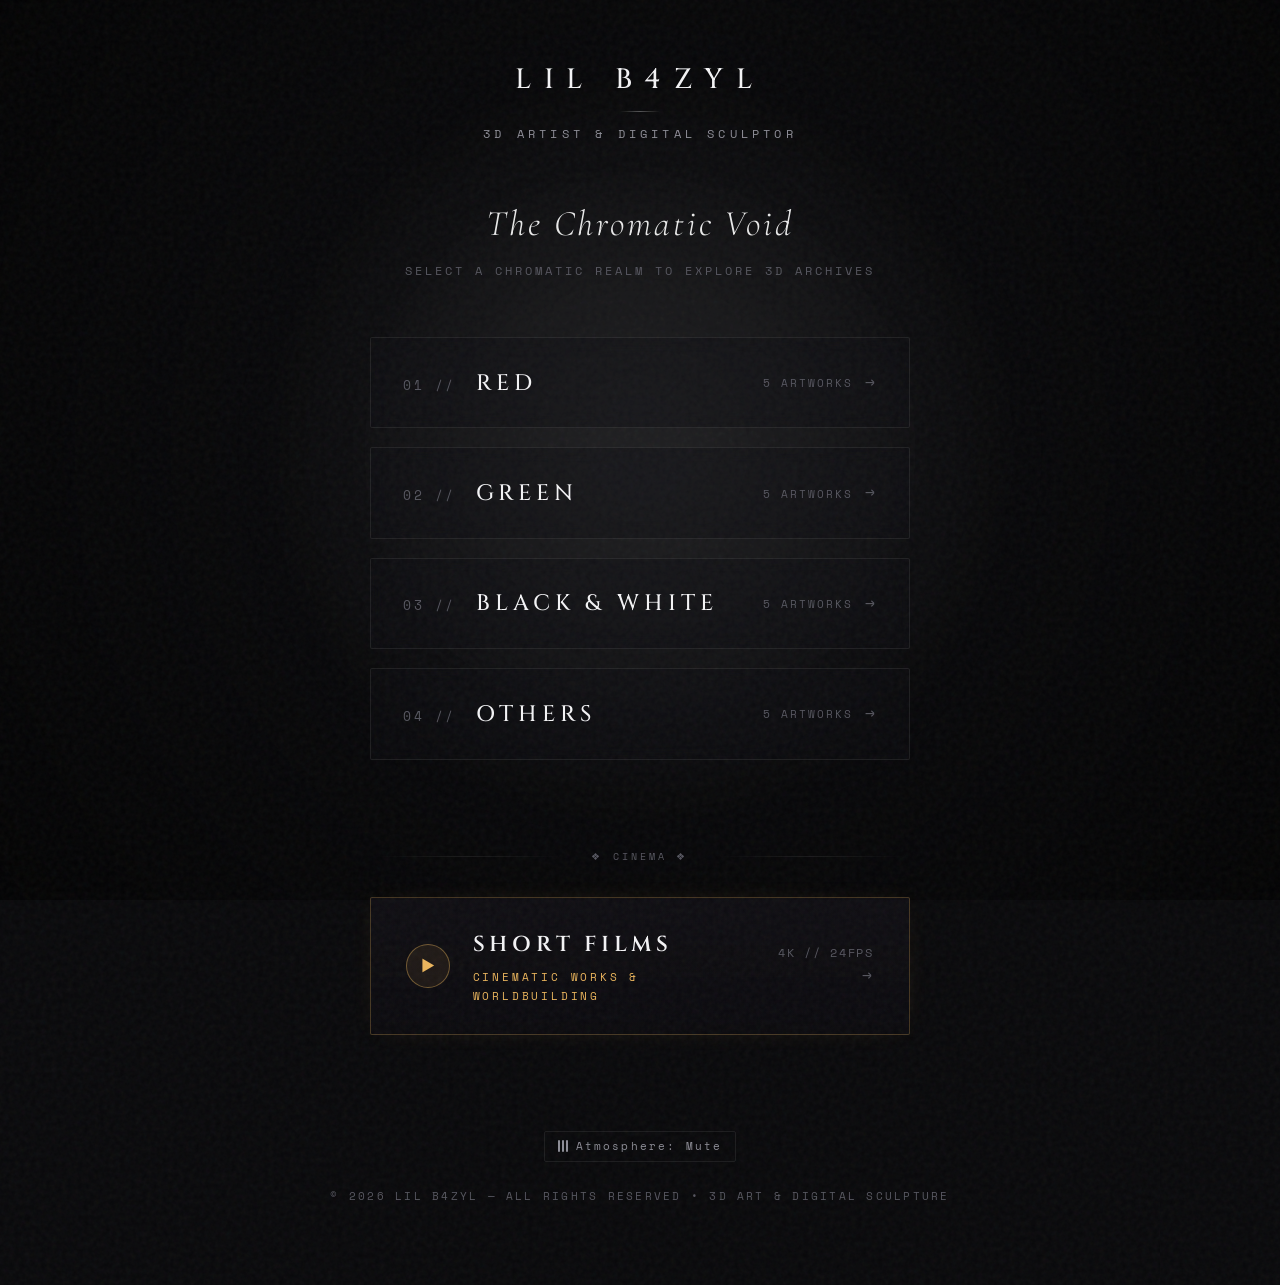
==== index.html @ cad03c57 "Add ethereal avant-garde portfolio template for 3D artist" ====
<!DOCTYPE html>
<html lang="en">
<head>
  <meta charset="UTF-8">
  <meta name="viewport" content="width=device-width, initial-scale=1.0">
  <meta name="description" content="Portfolio of avant-garde 3D artist and digital sculptor. Ethereal, surrealistic, dreamlike artworks categorized by chromatic realms and cinematic short films.">
  <title>LIL B4ZYL — 3D Artist &amp; Digital Sculptor</title>

  <!-- Main Stylesheet -->
  <link rel="stylesheet" href="style.css">
</head>
<body data-theme="default">

  <!-- Atmospheric Background & Film Grain Noise Filter -->
  <div class="ambient-aura" aria-hidden="true"></div>
  <div class="vignette-overlay" aria-hidden="true"></div>
  <div class="noise-overlay" aria-hidden="true"></div>

  <!-- Centered Site Wrapper -->
  <div class="site-wrapper">

    <!-- Centered Header -->
    <header class="site-header">
      <a href="index.html" class="artist-monogram">Lil B4zyl</a>
      <p class="artist-tagline">3D Artist &amp; Digital Sculptor</p>
    </header>

    <!-- Main Central Portal -->
    <main class="portal-container">
      
      <div class="portal-intro">
        <h1 class="portal-title">The Chromatic Void</h1>
        <p class="portal-subtitle">Select a chromatic realm to explore 3D archives</p>
      </div>

      <!-- The Four Central Color Categories -->
      <nav class="category-menu" aria-label="Artwork Categories">

        <!-- 01 : RED -->
        <a href="red.html" class="category-menu-item item-red" data-theme="red">
          <div class="menu-item-left">
            <span class="menu-item-index">01 //</span>
            <span class="menu-item-title">Red</span>
          </div>
          <div class="menu-item-right">
            <span>5 Artworks</span>
            <span class="menu-item-arrow" aria-hidden="true">→</span>
          </div>
        </a>

        <!-- 02 : GREEN -->
        <a href="green.html" class="category-menu-item item-green" data-theme="green">
          <div class="menu-item-left">
            <span class="menu-item-index">02 //</span>
            <span class="menu-item-title">Green</span>
          </div>
          <div class="menu-item-right">
            <span>5 Artworks</span>
            <span class="menu-item-arrow" aria-hidden="true">→</span>
          </div>
        </a>

        <!-- 03 : BLACK AND WHITE -->
        <a href="black-and-white.html" class="category-menu-item item-bw" data-theme="bw">
          <div class="menu-item-left">
            <span class="menu-item-index">03 //</span>
            <span class="menu-item-title">Black &amp; White</span>
          </div>
          <div class="menu-item-right">
            <span>5 Artworks</span>
            <span class="menu-item-arrow" aria-hidden="true">→</span>
          </div>
        </a>

        <!-- 04 : OTHERS -->
        <a href="others.html" class="category-menu-item item-others" data-theme="others">
          <div class="menu-item-left">
            <span class="menu-item-index">04 //</span>
            <span class="menu-item-title">Others</span>
          </div>
          <div class="menu-item-right">
            <span>5 Artworks</span>
            <span class="menu-item-arrow" aria-hidden="true">→</span>
          </div>
        </a>

      </nav>

      <!-- Atmospheric Separator -->
      <div class="menu-separator" aria-hidden="true">
        <div class="menu-separator-line"></div>
        <div class="menu-separator-glyph">❖ CINEMA ❖</div>
        <div class="menu-separator-line"></div>
      </div>

      <!-- Sixth Category: Short Films at the Bottom -->
      <section class="bottom-film-section" aria-label="Short Films Category">
        <a href="short-films.html" class="film-menu-card item-film" data-theme="film">
          <div class="film-card-left">
            <div class="film-badge-icon" aria-hidden="true">▶</div>
            <div>
              <span class="film-card-heading">Short Films</span>
              <span class="film-card-subheading">Cinematic Works &amp; Worldbuilding</span>
            </div>
          </div>
          <div class="film-card-specs">
            <span>4K // 24FPS</span>
            <span class="menu-item-arrow" aria-hidden="true" style="margin-left: 0.5rem;">→</span>
          </div>
        </a>
      </section>

    </main>

    <!-- Centered Footer & Atmospheric Controls -->
    <footer class="site-footer">
      <div class="footer-controls">
        <button id="sound-toggle" class="sound-toggle-btn" type="button" aria-pressed="false" title="Toggle ethereal ambient drone">
          <span class="sound-wave-icon" aria-hidden="true">
            <span class="wave-bar"></span>
            <span class="wave-bar"></span>
            <span class="wave-bar"></span>
          </span>
          <span class="sound-btn-text">Atmosphere: Mute</span>
        </button>
      </div>
      <p class="footer-credits">
        &copy; 2026 Lil B4zyl &mdash; All Rights Reserved &bull; 3D Art &amp; Digital Sculpture
      </p>
    </footer>

  </div>

  <!-- Interactive JavaScript -->
  <script src="script.js"></script>
</body>
</html>
---- style.css ----
/* ==========================================================================
   AVANT-GARDE PORTFOLIO DESIGN SYSTEM — 3D ARTIST
   Aesthetic: Ethereal, Dark, Surrealist, Dreamlike, Film Noise, Centered
   ========================================================================== */

/* --------------------------------------------------------------------------
   1. Google Fonts & CSS Custom Properties (Theme Tokens)
   -------------------------------------------------------------------------- */
@import url('https://fonts.googleapis.com/css2?family=Cinzel:wght@400;500;600;700&family=Cormorant+Garamond:ital,wght@0,300;0,400;0,600;1,300;1,400&family=Inter:wght@300;400;500&family=Space+Mono:ital,wght@0,400;0,700;1,400&display=swap');

:root {
  /* Color Void Tokens */
  --bg-deep: #070709;
  --bg-surface: #0e0e12;
  --bg-surface-elevated: rgba(22, 22, 28, 0.7);
  --border-subtle: rgba(255, 255, 255, 0.08);
  --border-focus: rgba(255, 255, 255, 0.25);

  /* Typography */
  --font-display: 'Cinzel', serif;
  --font-serif: 'Cormorant Garamond', Georgia, serif;
  --font-sans: 'Inter', -apple-system, BlinkMacSystemFont, 'Segoe UI', sans-serif;
  --font-mono: 'Space Mono', monospace;

  /* Text Colors */
  --text-primary: #f2f2f4;
  --text-muted: #8b8b94;
  --text-dim: #54545d;

  /* Category Color Signatures */
  --theme-red: #ff334b;
  --theme-red-ambient: rgba(255, 51, 75, 0.18);

  --theme-green: #00f0a8;
  --theme-green-ambient: rgba(0, 240, 168, 0.16);

  --theme-bw: #ffffff;
  --theme-bw-ambient: rgba(255, 255, 255, 0.14);

  --theme-others: #b388ff;
  --theme-others-ambient: rgba(179, 136, 255, 0.18);

  --theme-film: #e9b35a;
  --theme-film-ambient: rgba(233, 179, 90, 0.16);

  /* Active Category Context (Overridden per page / state) */
  --active-color: var(--theme-bw);
  --active-ambient: var(--theme-bw-ambient);

  /* Dimensions & Spacing */
  --max-content-width: 1080px;
  --ease-ethereal: cubic-bezier(0.16, 1, 0.3, 1);
  --transition-slow: 0.6s var(--ease-ethereal);
  --transition-fast: 0.25s ease;
}

/* --------------------------------------------------------------------------
   2. Reset & Global Centered Layout
   -------------------------------------------------------------------------- */
*, *::before, *::after {
  box-sizing: border-box;
  margin: 0;
  padding: 0;
}

html {
  font-size: 16px;
  scroll-behavior: smooth;
  background-color: var(--bg-deep);
  color: var(--text-primary);
  min-height: 100%;
}

body {
  font-family: var(--font-sans);
  background-color: var(--bg-deep);
  color: var(--text-primary);
  line-height: 1.7;
  overflow-x: hidden;
  text-align: center;
  position: relative;
  min-height: 100vh;
  display: flex;
  flex-direction: column;
  align-items: center;
  justify-content: space-between;
  -webkit-font-smoothing: antialiased;
  -moz-osx-font-smoothing: grayscale;
}

a {
  color: inherit;
  text-decoration: none;
  transition: all var(--transition-fast);
}

img {
  max-width: 100%;
  display: block;
}

button {
  font-family: inherit;
  cursor: pointer;
  border: none;
  background: none;
}

/* --------------------------------------------------------------------------
   3. Atmospheric Surreal Background & Film Grain Noise Overlay
   -------------------------------------------------------------------------- */
/* Dynamic Ambient Ethereal Aura */
.ambient-aura {
  position: fixed;
  top: 50%;
  left: 50%;
  width: 70vw;
  height: 70vh;
  max-width: 850px;
  max-height: 850px;
  transform: translate(-50%, -50%);
  background: radial-gradient(circle, var(--active-ambient) 0%, rgba(7, 7, 9, 0) 70%);
  filter: blur(80px);
  pointer-events: none;
  z-index: 0;
  transition: background var(--transition-slow), transform 1.2s ease-out;
  opacity: 0.85;
  will-change: transform, background;
}

/* Animated Procedural Film Grain Noise */
.noise-overlay {
  position: fixed;
  inset: -50%;
  width: 200%;
  height: 200%;
  background-image: url("data:image/svg+xml,%3Csvg viewBox='0 0 400 400' xmlns='http://www.w3.org/2000/svg'%3E%3Cfilter id='noiseFilter'%3E%3CfeTurbulence type='fractalNoise' baseFrequency='0.85' numOctaves='3' stitchTiles='stitch'/%3E%3C/filter%3E%3Crect width='100%25' height='100%25' filter='url(%23noiseFilter)' opacity='0.08'/%3E%3C/svg%3E");
  pointer-events: none;
  z-index: 999;
  mix-blend-mode: screen;
  opacity: 0.65;
  animation: noiseJitter 0.3s steps(3) infinite;
}

@keyframes noiseJitter {
  0% { transform: translate(0, 0); }
  25% { transform: translate(-1%, 1%); }
  50% { transform: translate(1%, -1%); }
  75% { transform: translate(-1%, -1%); }
  100% { transform: translate(1%, 1%); }
}

/* Subtle Vignette */
.vignette-overlay {
  position: fixed;
  inset: 0;
  pointer-events: none;
  z-index: 1;
  background: radial-gradient(circle at center, transparent 35%, rgba(0, 0, 0, 0.75) 100%);
}

/* --------------------------------------------------------------------------
   4. Centered Container Framework
   -------------------------------------------------------------------------- */
.site-wrapper {
  position: relative;
  z-index: 2;
  width: 100%;
  max-width: var(--max-content-width);
  margin: 0 auto;
  padding: 3rem 1.5rem 5rem;
  display: flex;
  flex-direction: column;
  align-items: center;
  justify-content: center;
  min-height: 100vh;
}

/* --------------------------------------------------------------------------
   5. Site Header & Monogram
   -------------------------------------------------------------------------- */
.site-header {
  width: 100%;
  display: flex;
  flex-direction: column;
  align-items: center;
  margin-bottom: 3.5rem;
  animation: fadeInDown 1.2s var(--ease-ethereal);
}

.artist-monogram {
  font-family: var(--font-display);
  font-size: 1.75rem;
  font-weight: 500;
  letter-spacing: 0.45em;
  text-transform: uppercase;
  color: var(--text-primary);
  position: relative;
  display: inline-block;
  padding: 0.5rem 1rem;
}

.artist-monogram::after {
  content: '';
  position: absolute;
  bottom: 0;
  left: 50%;
  transform: translateX(-50%);
  width: 40px;
  height: 1px;
  background: linear-gradient(90deg, transparent, rgba(255, 255, 255, 0.3), transparent);
}

.artist-tagline {
  font-family: var(--font-mono);
  font-size: 0.75rem;
  letter-spacing: 0.35em;
  text-transform: uppercase;
  color: var(--text-muted);
  margin-top: 0.75rem;
}

.nav-breadcrumbs {
  margin-top: 1.5rem;
  display: flex;
  align-items: center;
  gap: 1.2rem;
  font-family: var(--font-mono);
  font-size: 0.72rem;
  letter-spacing: 0.2em;
  text-transform: uppercase;
}

.breadcrumb-link {
  color: var(--text-dim);
  padding: 0.3rem 0.6rem;
  border-radius: 2px;
  border: 1px solid transparent;
}

.breadcrumb-link:hover,
.breadcrumb-link.active {
  color: var(--text-primary);
  border-color: var(--border-subtle);
  background: rgba(255, 255, 255, 0.03);
}

.breadcrumb-separator {
  color: var(--text-dim);
  opacity: 0.4;
}

/* --------------------------------------------------------------------------
   6. Main Portal: Centered Monolithic Menu (index.html)
   -------------------------------------------------------------------------- */
.portal-container {
  width: 100%;
  max-width: 760px;
  margin: 0 auto;
  display: flex;
  flex-direction: column;
  align-items: center;
  justify-content: center;
  animation: fadeIn 1.5s var(--ease-ethereal);
}

.portal-intro {
  margin-bottom: 3.5rem;
  max-width: 580px;
}

.portal-title {
  font-family: var(--font-serif);
  font-size: 2.25rem;
  font-weight: 300;
  font-style: italic;
  letter-spacing: 0.08em;
  color: rgba(255, 255, 255, 0.9);
  line-height: 1.35;
  margin-bottom: 0.75rem;
}

.portal-subtitle {
  font-family: var(--font-mono);
  font-size: 0.75rem;
  letter-spacing: 0.25em;
  color: var(--text-dim);
  text-transform: uppercase;
}

/* The Central 4 Category Menu */
.category-menu {
  width: 100%;
  display: flex;
  flex-direction: column;
  align-items: center;
  gap: 1.2rem;
  margin-bottom: 4rem;
}

.category-menu-item {
  position: relative;
  width: 100%;
  max-width: 540px;
  padding: 1.6rem 2rem;
  background: rgba(14, 14, 18, 0.4);
  border: 1px solid var(--border-subtle);
  backdrop-filter: blur(8px);
  -webkit-backdrop-filter: blur(8px);
  display: flex;
  align-items: center;
  justify-content: space-between;
  border-radius: 2px;
  cursor: pointer;
  transition: all var(--transition-slow);
  overflow: hidden;
}

.category-menu-item::before {
  content: '';
  position: absolute;
  inset: 0;
  background: radial-gradient(circle at center, var(--item-color, rgba(255, 255, 255, 0.15)) 0%, transparent 80%);
  opacity: 0;
  transition: opacity var(--transition-slow);
  pointer-events: none;
}

.category-menu-item:hover {
  transform: translateY(-3px) scale(1.015);
  border-color: var(--item-color, rgba(255, 255, 255, 0.4));
  box-shadow: 0 10px 30px -10px var(--item-ambient, rgba(0, 0, 0, 0.5));
}

.category-menu-item:hover::before {
  opacity: 0.18;
}

.menu-item-left {
  display: flex;
  align-items: baseline;
  gap: 1.25rem;
}

.menu-item-index {
  font-family: var(--font-mono);
  font-size: 0.8rem;
  letter-spacing: 0.2em;
  color: var(--text-dim);
  transition: color var(--transition-fast);
}

.menu-item-title {
  font-family: var(--font-display);
  font-size: 1.4rem;
  letter-spacing: 0.22em;
  font-weight: 500;
  text-transform: uppercase;
  color: var(--text-primary);
  transition: letter-spacing var(--transition-slow), color var(--transition-fast);
}

.category-menu-item:hover .menu-item-title {
  letter-spacing: 0.28em;
  color: #ffffff;
}

.category-menu-item:hover .menu-item-index {
  color: var(--item-color, #ffffff);
}

.menu-item-right {
  display: flex;
  align-items: center;
  gap: 0.75rem;
  font-family: var(--font-mono);
  font-size: 0.7rem;
  letter-spacing: 0.18em;
  color: var(--text-dim);
  text-transform: uppercase;
}

.menu-item-arrow {
  display: inline-block;
  font-size: 1rem;
  transition: transform var(--transition-fast);
}

.category-menu-item:hover .menu-item-arrow {
  transform: translateX(4px);
  color: var(--item-color, #ffffff);
}

/* Category Color Bindings */
.item-red {
  --item-color: var(--theme-red);
  --item-ambient: var(--theme-red-ambient);
}
.item-green {
  --item-color: var(--theme-green);
  --item-ambient: var(--theme-green-ambient);
}
.item-bw {
  --item-color: var(--theme-bw);
  --item-ambient: var(--theme-bw-ambient);
}
.item-others {
  --item-color: var(--theme-others);
  --item-ambient: var(--theme-others-ambient);
}
.item-film {
  --item-color: var(--theme-film);
  --item-ambient: var(--theme-film-ambient);
}

/* Section Separator Ethereal Bar */
.menu-separator {
  display: flex;
  align-items: center;
  justify-content: center;
  gap: 1.5rem;
  width: 100%;
  max-width: 540px;
  margin: 1.5rem 0;
}

.menu-separator-line {
  flex: 1;
  height: 1px;
  background: linear-gradient(90deg, transparent, var(--border-subtle), transparent);
}

.menu-separator-glyph {
  font-family: var(--font-mono);
  font-size: 0.65rem;
  letter-spacing: 0.3em;
  color: var(--text-dim);
}

/* --------------------------------------------------------------------------
   7. Sixth Category (Bottom): Short Films Anchored Section
   -------------------------------------------------------------------------- */
.bottom-film-section {
  width: 100%;
  max-width: 540px;
  margin-top: 0.5rem;
  display: flex;
  flex-direction: column;
  align-items: center;
}

.film-menu-card {
  width: 100%;
  padding: 1.8rem 2.2rem;
  background: linear-gradient(180deg, rgba(18, 16, 22, 0.6) 0%, rgba(10, 9, 13, 0.8) 100%);
  border: 1px solid rgba(233, 179, 90, 0.25);
  box-shadow: 0 0 25px -10px rgba(233, 179, 90, 0.15);
  border-radius: 2px;
  display: flex;
  align-items: center;
  justify-content: space-between;
  position: relative;
  overflow: hidden;
  cursor: pointer;
  transition: all var(--transition-slow);
}

.film-menu-card:hover {
  transform: translateY(-4px) scale(1.02);
  border-color: var(--theme-film);
  box-shadow: 0 12px 35px -8px var(--theme-film-ambient);
}

.film-card-left {
  display: flex;
  align-items: center;
  gap: 1.4rem;
  text-align: left;
}

.film-badge-icon {
  width: 44px;
  height: 44px;
  border-radius: 50%;
  border: 1px solid rgba(233, 179, 90, 0.4);
  background: rgba(233, 179, 90, 0.08);
  display: flex;
  align-items: center;
  justify-content: center;
  color: var(--theme-film);
  font-size: 0.95rem;
  flex-shrink: 0;
  transition: all var(--transition-fast);
}

.film-menu-card:hover .film-badge-icon {
  background: var(--theme-film);
  color: #000;
  transform: scale(1.08);
}

.film-card-heading {
  font-family: var(--font-display);
  font-size: 1.35rem;
  letter-spacing: 0.22em;
  font-weight: 600;
  text-transform: uppercase;
  color: var(--text-primary);
  display: block;
}

.film-card-subheading {
  font-family: var(--font-mono);
  font-size: 0.7rem;
  letter-spacing: 0.25em;
  color: var(--theme-film);
  text-transform: uppercase;
  margin-top: 0.2rem;
  display: block;
}

.film-card-specs {
  font-family: var(--font-mono);
  font-size: 0.72rem;
  letter-spacing: 0.15em;
  color: var(--text-dim);
  text-align: right;
}

/* --------------------------------------------------------------------------
   8. Subpage Layouts & Artwork Grid (5 Image Placeholders Each)
   -------------------------------------------------------------------------- */
.subpage-container {
  width: 100%;
  max-width: 900px;
  margin: 0 auto;
  display: flex;
  flex-direction: column;
  align-items: center;
  animation: fadeIn 1s var(--ease-ethereal);
}

.subpage-header {
  margin-bottom: 4rem;
  max-width: 640px;
}

.category-number-badge {
  font-family: var(--font-mono);
  font-size: 0.75rem;
  letter-spacing: 0.3em;
  text-transform: uppercase;
  color: var(--active-color);
  margin-bottom: 0.5rem;
  display: inline-block;
  padding: 0.2rem 0.8rem;
  border: 1px solid var(--border-subtle);
  background: rgba(255, 255, 255, 0.02);
}

.subpage-title {
  font-family: var(--font-display);
  font-size: 2.5rem;
  letter-spacing: 0.3em;
  font-weight: 500;
  text-transform: uppercase;
  margin: 0.5rem 0;
  color: var(--text-primary);
}

.subpage-statement {
  font-family: var(--font-serif);
  font-size: 1.15rem;
  font-style: italic;
  color: var(--text-muted);
  max-width: 520px;
  margin: 0.75rem auto 0;
  line-height: 1.6;
}

/* The 5 Artwork Placeholders Stack / Grid */
.artworks-stack {
  width: 100%;
  display: flex;
  flex-direction: column;
  align-items: center;
  gap: 5.5rem;
}

/* Artwork Card */
.artwork-card {
  width: 100%;
  max-width: 780px;
  display: flex;
  flex-direction: column;
  align-items: center;
  position: relative;
}

/* The Avant-Garde Image Frame Placeholder */
.artwork-frame {
  position: relative;
  width: 100%;
  aspect-ratio: 4 / 3;
  background: linear-gradient(180deg, rgba(14, 14, 18, 0.7) 0%, rgba(8, 8, 11, 0.9) 100%);
  border: 1px solid var(--border-subtle);
  border-radius: 2px;
  overflow: hidden;
  display: flex;
  align-items: center;
  justify-content: center;
  box-shadow: 0 15px 40px -15px rgba(0, 0, 0, 0.8);
  transition: all var(--transition-slow);
  cursor: pointer;
}

.artwork-frame:hover {
  border-color: var(--active-color);
  box-shadow: 0 20px 50px -12px var(--active-ambient);
  transform: translateY(-4px);
}

/* Corner Crosshair Brackets for 3D Art Studio Feel */
.corner-bracket {
  position: absolute;
  width: 12px;
  height: 12px;
  border-color: rgba(255, 255, 255, 0.25);
  pointer-events: none;
  z-index: 3;
  transition: border-color var(--transition-fast);
}

.artwork-frame:hover .corner-bracket {
  border-color: var(--active-color);
}

.bracket-tl { top: 12px; left: 12px; border-top: 1px solid; border-left: 1px solid; }
.bracket-tr { top: 12px; right: 12px; border-top: 1px solid; border-right: 1px solid; }
.bracket-bl { bottom: 12px; left: 12px; border-bottom: 1px solid; border-left: 1px solid; }
.bracket-br { bottom: 12px; right: 12px; border-bottom: 1px solid; border-right: 1px solid; }

/* Placeholder Inner Architecture (Shown when user has not yet dropped an image) */
.frame-placeholder-content {
  display: flex;
  flex-direction: column;
  align-items: center;
  justify-content: center;
  padding: 2rem;
  z-index: 2;
  text-align: center;
  transition: opacity var(--transition-fast);
}

.placeholder-glyph {
  font-family: var(--font-display);
  font-size: 2.2rem;
  color: var(--active-color);
  opacity: 0.6;
  margin-bottom: 1rem;
  letter-spacing: 0.1em;
  transition: transform var(--transition-slow), opacity var(--transition-fast);
}

.artwork-frame:hover .placeholder-glyph {
  transform: scale(1.15);
  opacity: 1;
}

.placeholder-tag {
  font-family: var(--font-mono);
  font-size: 0.8rem;
  letter-spacing: 0.25em;
  text-transform: uppercase;
  color: var(--text-primary);
  margin-bottom: 0.4rem;
}

.placeholder-dimensions {
  font-family: var(--font-mono);
  font-size: 0.68rem;
  letter-spacing: 0.2em;
  color: var(--text-dim);
  text-transform: uppercase;
}

.placeholder-instruction {
  font-family: var(--font-sans);
  font-size: 0.72rem;
  color: var(--text-muted);
  margin-top: 1rem;
  padding: 0.35rem 0.9rem;
  border: 1px dashed rgba(255, 255, 255, 0.15);
  border-radius: 2px;
  background: rgba(255, 255, 255, 0.02);
}

/* User Image Slot */
.artwork-image {
  position: absolute;
  inset: 0;
  width: 100%;
  height: 100%;
  object-fit: cover;
  z-index: 1;
  opacity: 0;
  transition: opacity 0.5s ease, transform var(--transition-slow);
}

.artwork-image.loaded,
.artwork-image[src]:not([src=""]) {
  opacity: 1;
}

.artwork-frame:hover .artwork-image.loaded {
  transform: scale(1.03);
}

/* Artwork Metadata Bar Below Each Frame */
.artwork-meta {
  width: 100%;
  margin-top: 1.4rem;
  display: flex;
  align-items: flex-start;
  justify-content: space-between;
  border-bottom: 1px solid var(--border-subtle);
  padding-bottom: 1.2rem;
  text-align: left;
}

.meta-left {
  display: flex;
  flex-direction: column;
}

.meta-number {
  font-family: var(--font-mono);
  font-size: 0.7rem;
  letter-spacing: 0.2em;
  color: var(--active-color);
  text-transform: uppercase;
}

.meta-title {
  font-family: var(--font-display);
  font-size: 1.15rem;
  letter-spacing: 0.15em;
  font-weight: 500;
  color: var(--text-primary);
  margin-top: 0.15rem;
  text-transform: uppercase;
}

.meta-desc {
  font-family: var(--font-serif);
  font-size: 0.95rem;
  font-style: italic;
  color: var(--text-muted);
  margin-top: 0.3rem;
  max-width: 440px;
}

.meta-right {
  display: flex;
  flex-direction: column;
  align-items: flex-end;
  text-align: right;
  font-family: var(--font-mono);
  font-size: 0.68rem;
  letter-spacing: 0.18em;
  color: var(--text-dim);
  text-transform: uppercase;
}

.meta-engine {
  color: var(--text-muted);
}

.meta-specs {
  margin-top: 0.2rem;
}

/* --------------------------------------------------------------------------
   9. Short Films Subpage Layout (Cinematic Video Frame Placeholder)
   -------------------------------------------------------------------------- */
.cinema-container {
  width: 100%;
  max-width: 860px;
  display: flex;
  flex-direction: column;
  align-items: center;
  margin: 0 auto;
}

.cinema-frame {
  position: relative;
  width: 100%;
  aspect-ratio: 16 / 9;
  background: #000;
  border: 1px solid rgba(233, 179, 90, 0.35);
  box-shadow: 0 20px 60px -15px rgba(233, 179, 90, 0.2);
  border-radius: 2px;
  overflow: hidden;
  display: flex;
  align-items: center;
  justify-content: center;
  cursor: pointer;
  transition: all var(--transition-slow);
}

.cinema-frame:hover {
  border-color: var(--theme-film);
  box-shadow: 0 25px 70px -10px rgba(233, 179, 90, 0.3);
}

.cinema-placeholder-inner {
  display: flex;
  flex-direction: column;
  align-items: center;
  justify-content: center;
  z-index: 2;
  padding: 2rem;
}

.cinema-play-button {
  width: 72px;
  height: 72px;
  border-radius: 50%;
  background: rgba(233, 179, 90, 0.12);
  border: 1px solid var(--theme-film);
  color: var(--theme-film);
  display: flex;
  align-items: center;
  justify-content: center;
  font-size: 1.5rem;
  margin-bottom: 1.5rem;
  transition: all var(--transition-fast);
  box-shadow: 0 0 25px rgba(233, 179, 90, 0.25);
}

.cinema-frame:hover .cinema-play-button {
  transform: scale(1.1);
  background: var(--theme-film);
  color: #000;
  box-shadow: 0 0 35px var(--theme-film);
}

.cinema-title-tag {
  font-family: var(--font-display);
  font-size: 1.5rem;
  letter-spacing: 0.3em;
  font-weight: 600;
  color: #fff;
  text-transform: uppercase;
  margin-bottom: 0.4rem;
}

.cinema-timecode {
  font-family: var(--font-mono);
  font-size: 0.78rem;
  letter-spacing: 0.25em;
  color: var(--theme-film);
  text-transform: uppercase;
}

.cinema-drop-note {
  font-family: var(--font-sans);
  font-size: 0.72rem;
  color: var(--text-muted);
  margin-top: 1.2rem;
  padding: 0.4rem 1rem;
  border: 1px dashed rgba(233, 179, 90, 0.3);
  border-radius: 2px;
  background: rgba(233, 179, 90, 0.05);
}

/* User Video Slot (Uncommented by user when video file/embed is ready) */
.cinema-video-element {
  position: absolute;
  inset: 0;
  width: 100%;
  height: 100%;
  object-fit: cover;
  z-index: 1;
}

/* Cinema Technical & Synopsis Details */
.cinema-dossier {
  width: 100%;
  margin-top: 3.5rem;
  display: grid;
  grid-template-columns: 1fr 1fr;
  gap: 3rem;
  text-align: left;
  border-top: 1px solid var(--border-subtle);
  padding-top: 2.5rem;
}

.dossier-heading {
  font-family: var(--font-display);
  font-size: 1.1rem;
  letter-spacing: 0.2em;
  text-transform: uppercase;
  color: var(--theme-film);
  margin-bottom: 1rem;
}

.dossier-synopsis {
  font-family: var(--font-serif);
  font-size: 1.05rem;
  color: var(--text-primary);
  line-height: 1.8;
}

.dossier-specs-list {
  list-style: none;
  font-family: var(--font-mono);
  font-size: 0.75rem;
  letter-spacing: 0.18em;
  color: var(--text-muted);
  display: flex;
  flex-direction: column;
  gap: 0.75rem;
}

.dossier-specs-list li {
  display: flex;
  justify-content: space-between;
  border-bottom: 1px solid rgba(255, 255, 255, 0.04);
  padding-bottom: 0.4rem;
}

.spec-key {
  color: var(--text-dim);
}

.spec-value {
  color: var(--text-primary);
}

/* --------------------------------------------------------------------------
   10. Subpage Bottom Switcher: Quick Navigation Between Color Realms
   -------------------------------------------------------------------------- */
.realm-switcher {
  margin-top: 6rem;
  width: 100%;
  max-width: 600px;
  display: flex;
  flex-direction: column;
  align-items: center;
  gap: 1.5rem;
  border-top: 1px solid var(--border-subtle);
  padding-top: 3rem;
}

.realm-switcher-label {
  font-family: var(--font-mono);
  font-size: 0.7rem;
  letter-spacing: 0.3em;
  color: var(--text-dim);
  text-transform: uppercase;
}

.realm-links-row {
  display: flex;
  flex-wrap: wrap;
  align-items: center;
  justify-content: center;
  gap: 1rem;
}

.realm-btn {
  font-family: var(--font-display);
  font-size: 0.85rem;
  letter-spacing: 0.2em;
  text-transform: uppercase;
  padding: 0.5rem 1rem;
  border: 1px solid var(--border-subtle);
  border-radius: 2px;
  color: var(--text-muted);
  transition: all var(--transition-fast);
}

.realm-btn:hover,
.realm-btn.active {
  color: #fff;
  border-color: var(--btn-color, rgba(255, 255, 255, 0.4));
  background: var(--btn-bg, rgba(255, 255, 255, 0.04));
}

.realm-btn-red { --btn-color: var(--theme-red); --btn-bg: var(--theme-red-ambient); }
.realm-btn-green { --btn-color: var(--theme-green); --btn-bg: var(--theme-green-ambient); }
.realm-btn-bw { --btn-color: var(--theme-bw); --btn-bg: var(--theme-bw-ambient); }
.realm-btn-others { --btn-color: var(--theme-others); --btn-bg: var(--theme-others-ambient); }
.realm-btn-film { --btn-color: var(--theme-film); --btn-bg: var(--theme-film-ambient); }

/* --------------------------------------------------------------------------
   11. Centered Site Footer & Atmospheric Controls
   -------------------------------------------------------------------------- */
.site-footer {
  width: 100%;
  margin-top: 6rem;
  display: flex;
  flex-direction: column;
  align-items: center;
  gap: 1.5rem;
  font-family: var(--font-mono);
  font-size: 0.7rem;
  letter-spacing: 0.2em;
  color: var(--text-dim);
  text-transform: uppercase;
}

.footer-controls {
  display: flex;
  align-items: center;
  gap: 1.5rem;
}

.sound-toggle-btn {
  display: flex;
  align-items: center;
  gap: 0.5rem;
  padding: 0.4rem 0.8rem;
  border: 1px solid var(--border-subtle);
  border-radius: 2px;
  color: var(--text-muted);
  font-family: var(--font-mono);
  font-size: 0.68rem;
  letter-spacing: 0.2em;
  transition: all var(--transition-fast);
}

.sound-toggle-btn:hover,
.sound-toggle-btn.playing {
  color: var(--text-primary);
  border-color: rgba(255, 255, 255, 0.3);
  background: rgba(255, 255, 255, 0.05);
}

.sound-wave-icon {
  display: inline-flex;
  gap: 2px;
  align-items: flex-end;
  height: 12px;
}

.wave-bar {
  width: 2px;
  height: 100%;
  background: currentColor;
  border-radius: 1px;
}

.sound-toggle-btn.playing .wave-bar:nth-child(1) { animation: wavePulse 0.8s ease-in-out infinite alternate; }
.sound-toggle-btn.playing .wave-bar:nth-child(2) { animation: wavePulse 1.2s ease-in-out infinite 0.2s alternate; }
.sound-toggle-btn.playing .wave-bar:nth-child(3) { animation: wavePulse 0.6s ease-in-out infinite 0.4s alternate; }

@keyframes wavePulse {
  0% { height: 20%; }
  100% { height: 100%; }
}

.footer-credits {
  color: var(--text-dim);
}

/* --------------------------------------------------------------------------
   12. Interactive Lightbox Modal
   -------------------------------------------------------------------------- */
.lightbox-modal {
  position: fixed;
  inset: 0;
  z-index: 1000;
  background: rgba(4, 4, 6, 0.95);
  backdrop-filter: blur(15px);
  -webkit-backdrop-filter: blur(15px);
  display: flex;
  flex-direction: column;
  align-items: center;
  justify-content: center;
  opacity: 0;
  pointer-events: none;
  transition: opacity var(--transition-fast);
  padding: 2rem;
}

.lightbox-modal.active {
  opacity: 1;
  pointer-events: auto;
}

.lightbox-close-btn {
  position: absolute;
  top: 2rem;
  right: 2.5rem;
  font-family: var(--font-mono);
  font-size: 0.85rem;
  letter-spacing: 0.25em;
  color: var(--text-muted);
  border: 1px solid var(--border-subtle);
  padding: 0.5rem 1rem;
  border-radius: 2px;
  transition: all var(--transition-fast);
}

.lightbox-close-btn:hover {
  color: #fff;
  border-color: #fff;
}

.lightbox-content-box {
  max-width: 90vw;
  max-height: 80vh;
  display: flex;
  flex-direction: column;
  align-items: center;
  position: relative;
}

.lightbox-image {
  max-width: 100%;
  max-height: 70vh;
  object-fit: contain;
  border-radius: 2px;
  box-shadow: 0 25px 60px -15px rgba(0, 0, 0, 0.9);
}

.lightbox-caption {
  margin-top: 1.5rem;
  font-family: var(--font-mono);
  font-size: 0.8rem;
  letter-spacing: 0.2em;
  color: var(--text-primary);
  text-transform: uppercase;
}

/* --------------------------------------------------------------------------
   13. Responsive Media Queries
   -------------------------------------------------------------------------- */
@media (max-width: 768px) {
  .site-wrapper {
    padding: 2rem 1rem 4rem;
  }

  .artist-monogram {
    font-size: 1.35rem;
    letter-spacing: 0.3em;
  }

  .portal-title {
    font-size: 1.75rem;
  }

  .category-menu-item {
    padding: 1.3rem 1.4rem;
  }

  .menu-item-title {
    font-size: 1.15rem;
    letter-spacing: 0.18em;
  }

  .subpage-title {
    font-size: 1.85rem;
    letter-spacing: 0.2em;
  }

  .cinema-dossier {
    grid-template-columns: 1fr;
    gap: 2rem;
  }

  .artwork-meta {
    flex-direction: column;
    gap: 0.75rem;
    align-items: flex-start;
  }

  .meta-right {
    align-items: flex-start;
    text-align: left;
  }

  .film-card-left {
    gap: 1rem;
  }

  .film-card-heading {
    font-size: 1.1rem;
  }
}

/* Animations */
@keyframes fadeIn {
  from { opacity: 0; transform: translateY(12px); }
  to { opacity: 1; transform: translateY(0); }
}

@keyframes fadeInDown {
  from { opacity: 0; transform: translateY(-12px); }
  to { opacity: 1; transform: translateY(0); }
}
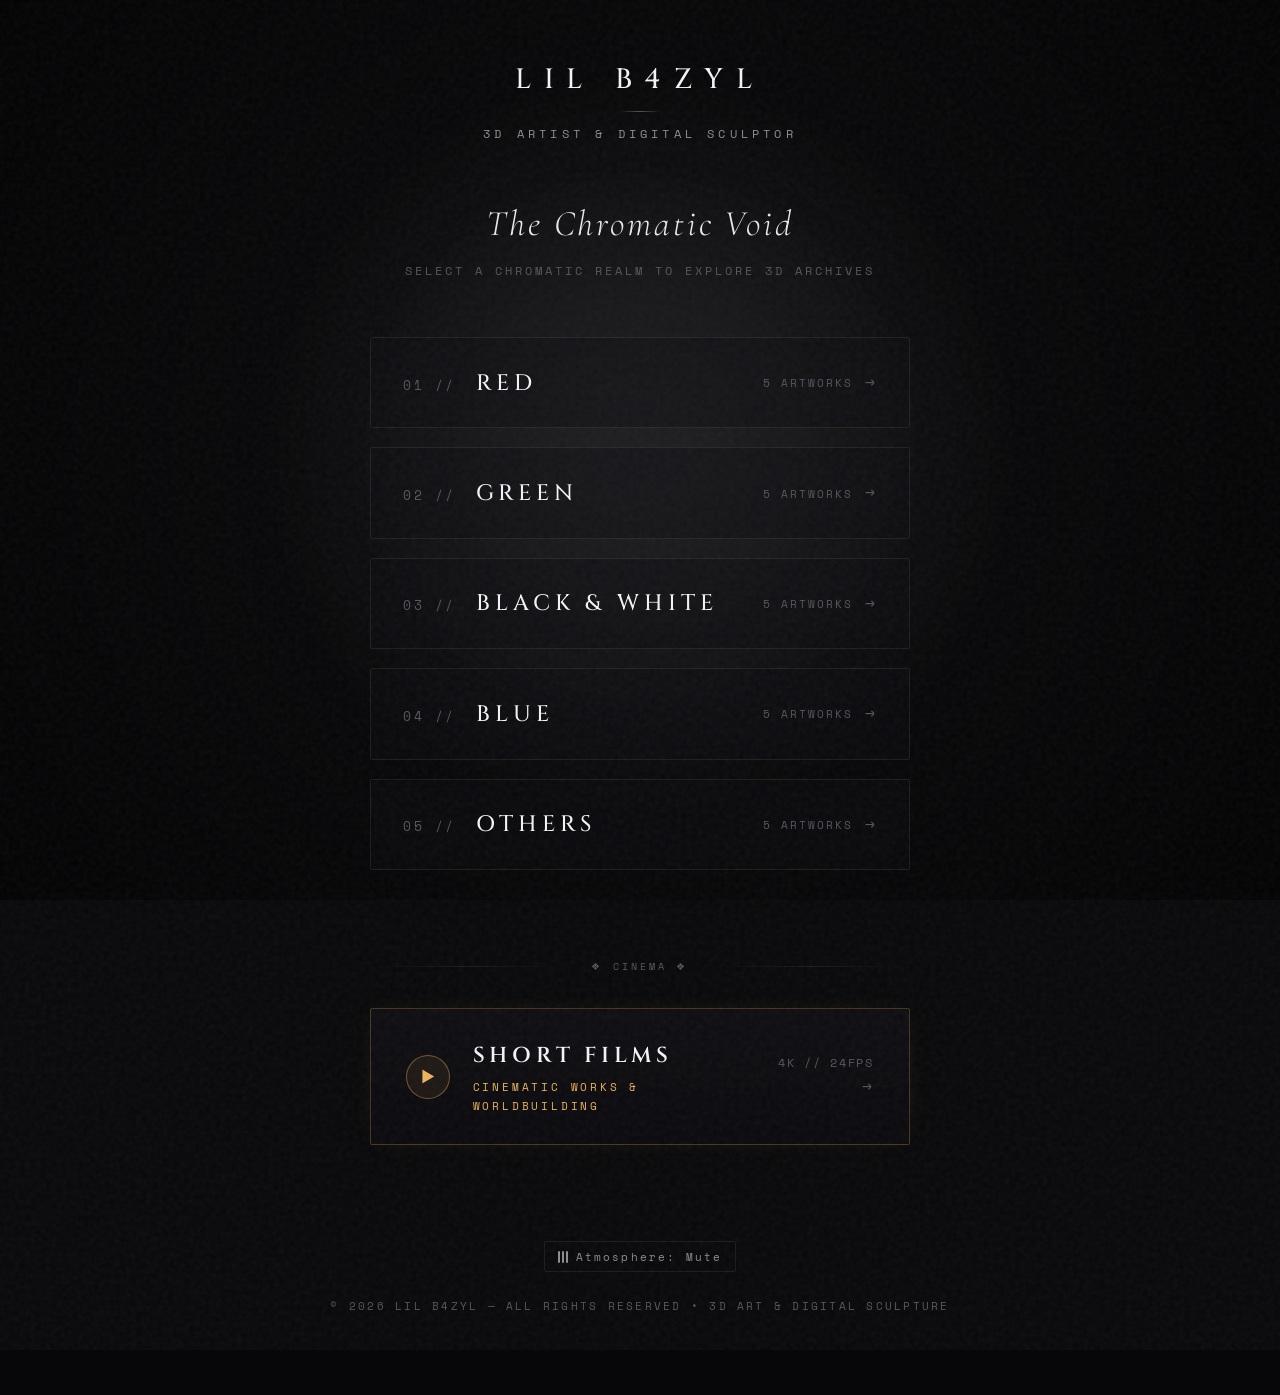
==== commit 136bde75: "Add Blue realm, format placeholders, and stick ambient light to cursor" ====
--- a/index.html
+++ b/index.html
@@ -72,10 +72,22 @@
           </div>
         </a>
 
-        <!-- 04 : OTHERS -->
+        <!-- 04 : BLUE -->
+        <a href="blue.html" class="category-menu-item item-blue" data-theme="blue">
+          <div class="menu-item-left">
+            <span class="menu-item-index">04 //</span>
+            <span class="menu-item-title">Blue</span>
+          </div>
+          <div class="menu-item-right">
+            <span>5 Artworks</span>
+            <span class="menu-item-arrow" aria-hidden="true">→</span>
+          </div>
+        </a>
+
+        <!-- 05 : OTHERS -->
         <a href="others.html" class="category-menu-item item-others" data-theme="others">
           <div class="menu-item-left">
-            <span class="menu-item-index">04 //</span>
+            <span class="menu-item-index">05 //</span>
             <span class="menu-item-title">Others</span>
           </div>
           <div class="menu-item-right">
--- a/style.css
+++ b/style.css
@@ -36,6 +36,9 @@
 
   --theme-bw: #ffffff;
   --theme-bw-ambient: rgba(255, 255, 255, 0.14);
+
+  --theme-blue: #00b4d8;
+  --theme-blue-ambient: rgba(0, 180, 216, 0.22);
 
   --theme-others: #b388ff;
   --theme-others-ambient: rgba(179, 136, 255, 0.18);
@@ -123,9 +126,9 @@
   filter: blur(80px);
   pointer-events: none;
   z-index: 0;
-  transition: background var(--transition-slow), transform 1.2s ease-out;
+  transition: background var(--transition-slow);
   opacity: 0.85;
-  will-change: transform, background;
+  will-change: left, top, background;
 }
 
 /* Animated Procedural Film Grain Noise */
@@ -404,6 +407,10 @@
   --item-color: var(--theme-bw);
   --item-ambient: var(--theme-bw-ambient);
 }
+.item-blue {
+  --item-color: var(--theme-blue);
+  --item-ambient: var(--theme-blue-ambient);
+}
 .item-others {
   --item-color: var(--theme-others);
   --item-ambient: var(--theme-others-ambient);
@@ -597,6 +604,26 @@
   position: relative;
 }
 
+.artwork-card.card-16-9,
+.artwork-card:has(.format-16-9) {
+  max-width: 820px;
+}
+
+.artwork-card.card-4-3,
+.artwork-card:has(.format-4-3) {
+  max-width: 740px;
+}
+
+.artwork-card.card-1-1,
+.artwork-card:has(.format-1-1) {
+  max-width: 580px;
+}
+
+.artwork-card.card-3-4,
+.artwork-card:has(.format-3-4) {
+  max-width: 500px;
+}
+
 /* The Avant-Garde Image Frame Placeholder */
 .artwork-frame {
   position: relative;
@@ -613,6 +640,11 @@
   transition: all var(--transition-slow);
   cursor: pointer;
 }
+
+.artwork-frame.format-16-9 { aspect-ratio: 16 / 9; }
+.artwork-frame.format-4-3 { aspect-ratio: 4 / 3; }
+.artwork-frame.format-1-1 { aspect-ratio: 1 / 1; }
+.artwork-frame.format-3-4 { aspect-ratio: 3 / 4; }
 
 .artwork-frame:hover {
   border-color: var(--active-color);
@@ -991,6 +1023,7 @@
 .realm-btn-red { --btn-color: var(--theme-red); --btn-bg: var(--theme-red-ambient); }
 .realm-btn-green { --btn-color: var(--theme-green); --btn-bg: var(--theme-green-ambient); }
 .realm-btn-bw { --btn-color: var(--theme-bw); --btn-bg: var(--theme-bw-ambient); }
+.realm-btn-blue { --btn-color: var(--theme-blue); --btn-bg: var(--theme-blue-ambient); }
 .realm-btn-others { --btn-color: var(--theme-others); --btn-bg: var(--theme-others-ambient); }
 .realm-btn-film { --btn-color: var(--theme-film); --btn-bg: var(--theme-film-ambient); }
 
